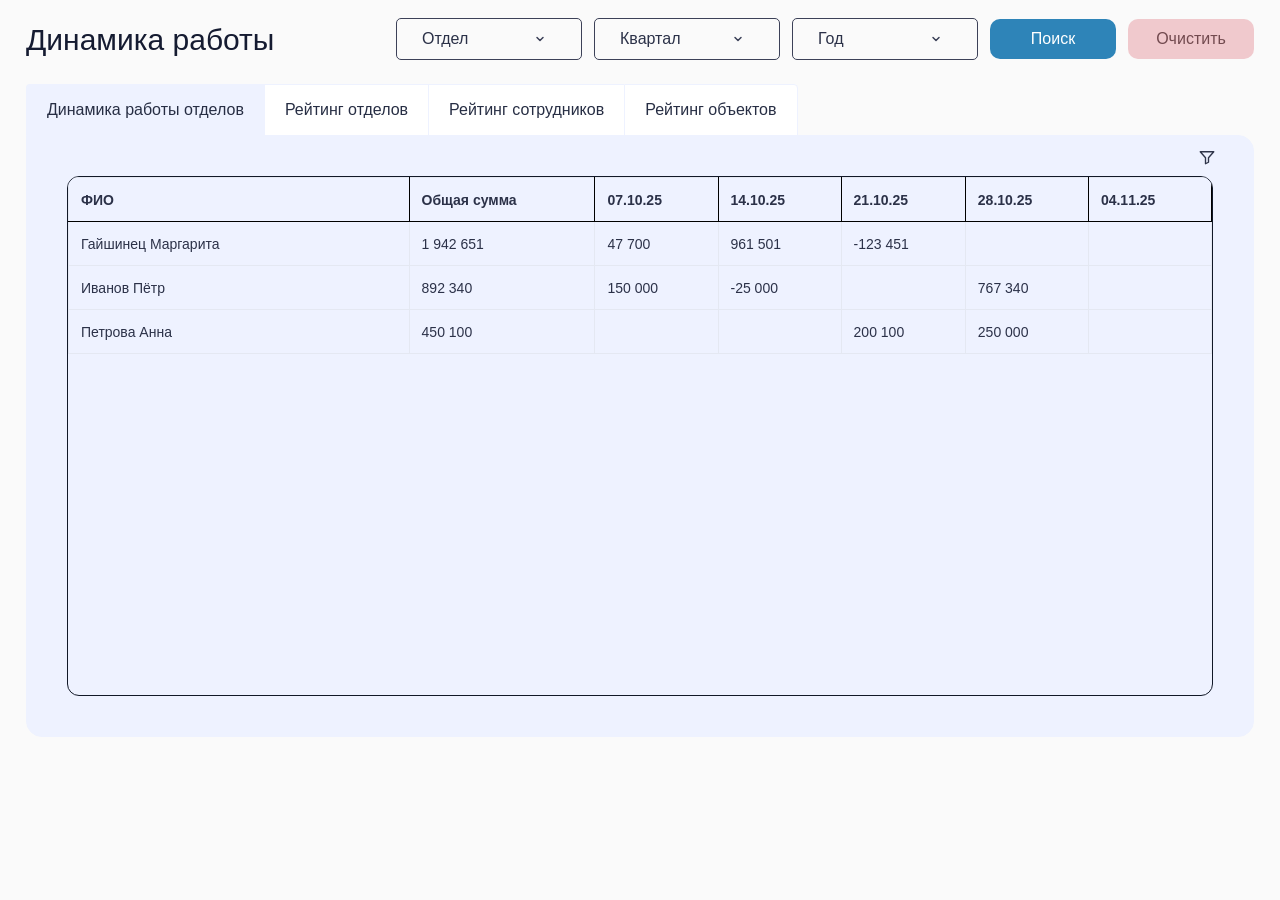
==== analytics/analytics.html @ a6414678 "first commit" ====
<!doctype html>
<html lang="ru">
  <head>
    <meta charset="UTF-8" />
    <meta name="viewport" content="width=device-width, initial-scale=1.0" />
    <title>Analytics Content Area</title>
    <link rel="stylesheet" href="analytics.css" />
  </head>
  <body>
    <main class="analytics-wrapper">
      <header class="analytics-header">
        <h1 class="analytics-title">Динамика работы</h1>
        <div class="analytics-filters" aria-label="Фильтры аналитики">
          <select id="departmentSelect" class="analytics-filter-control" aria-label="Отдел"></select>
          <select id="quarterSelect" class="analytics-filter-control" aria-label="Квартал"></select>
          <select id="yearSelect" class="analytics-filter-control" aria-label="Год"></select>
          <select id="dateFromSelect" class="analytics-filter-control is-hidden" aria-label="от дд.мм.гггг">
            <option disabled selected hidden>от дд.мм.гггг</option>
          </select>
          <select id="dateToSelect" class="analytics-filter-control is-hidden" aria-label="до дд.мм.гггг">
            <option disabled selected hidden>до дд.мм.гггг</option>
          </select>
          <button class="analytics-btn-search" type="button">Поиск</button>
          <button class="analytics-btn-reset" type="button">Очистить</button>
        </div>
      </header>

      <nav class="analytics-tabs" role="tablist" aria-label="Разделы аналитики">
        <button class="analytics-tab is-active" type="button" role="tab" aria-selected="true" data-tab="departments-dynamics">
            Динамика работы отделов
        </button>
        <button class="analytics-tab" type="button" role="tab" aria-selected="false" data-tab="departments-rating">
            Рейтинг отделов
        </button>
        <button class="analytics-tab" type="button" role="tab" aria-selected="false" data-tab="employees-rating">
            Рейтинг сотрудников
        </button>
        <button class="analytics-tab" type="button" role="tab" aria-selected="false" data-tab="objects-rating">
            Рейтинг объектов
        </button>
      </nav>

      <section class="analytics-container">
        <button
          class="analytics-filter-icon"
          type="button"
          aria-label="Фильтр (placeholder)"
          title="Фильтр"
        >
          <svg viewBox="0 0 24 24" aria-hidden="true" focusable="false">
            <path
              d="M3 5h18l-7 8v6l-4 2v-8L3 5z"
              fill="none"
              stroke="currentColor"
              stroke-width="1.8"
              stroke-linejoin="round"
            ></path>
          </svg>
        </button>
        <div class="analytics-floating-filter" id="analyticsFloatingFilter" data-active-panel="">
          <div class="analytics-filter-panel analytics-filter-panel-dynamics" data-panel="departments-dynamics">
            <select class="analytics-floating-select" id="analyticsFloatingEmployee" aria-label="Сотрудник">
              <option disabled selected hidden>Сотрудник</option>
            </select>
            <select class="analytics-floating-select" id="analyticsFloatingType" aria-label="Вид">
              <option disabled selected hidden>Вид</option>
            </select>
            <label class="analytics-floating-toggle">
              Показать тенденцию
              <input type="checkbox">
              <span class="toggle-slider"></span>
            </label>
            <button class="analytics-floating-search" type="button">Поиск</button>
          </div>
          <div class="analytics-filter-panel analytics-filter-panel-departments-rating" data-panel="departments-rating">
            <select class="analytics-floating-select" id="analyticsFloatingTypeRating" aria-label="Вид">
              <option disabled selected hidden>Вид</option>
            </select>
            <label class="analytics-floating-toggle">
              Новая формула
              <input type="checkbox">
              <span class="toggle-slider"></span>
            </label>
            <label class="analytics-floating-toggle">
              В настоящий момент
              <input type="checkbox">
              <span class="toggle-slider"></span>
            </label>
            <label class="analytics-floating-toggle">
              Годовой
              <input type="checkbox">
              <span class="toggle-slider"></span>
            </label>
            <button class="analytics-floating-search" type="button">Поиск</button>
          </div>
          <div class="analytics-filter-panel analytics-filter-panel-objects-rating" data-panel="objects-rating">
            <select class="analytics-floating-select" id="analyticsFloatingQuarterObjects" aria-label="Квартал">
              <option disabled selected hidden>Квартал</option>
            </select>
            <select class="analytics-floating-select" id="analyticsFloatingYearObjects" aria-label="Год">
              <option disabled selected hidden>Год</option>
            </select>
            <button class="analytics-floating-search" type="button">Поиск</button>
          </div>
        </div>
        <div class="analytics-tab-panel is-active" data-content="departments-dynamics" role="tabpanel">
          <div class="analytics-chart-placeholder">
<!--            <div class="analytics-table-header" aria-hidden="true">-->
<!--            </div>-->
            <div id="analytics-chart-container"></div>
          </div>
        </div>

        <div class="analytics-tab-panel" data-content="departments-rating" role="tabpanel" hidden>
          <div class="analytics-chart-placeholder">
            <div id="analytics-departments-rating-container" class="analytics-departments-rating-grid"></div>
          </div>
        </div>

        <div class="analytics-tab-panel" data-content="departments-table-rating" role="tabpanel" hidden>
          <div class="analytics-chart-placeholder">
            <div class="analytics-table-header" aria-hidden="true">
<!--              <span class="analytics-table-filter-mark">-->
<!--                <svg viewBox="0 0 24 24" aria-hidden="true" focusable="false">-->
<!--                  <path-->
<!--                    d="M3 5h18l-7 8v6l-4 2v-8L3 5z"-->
<!--                    fill="none"-->
<!--                    stroke="currentColor"-->
<!--                    stroke-width="1.8"-->
<!--                    stroke-linejoin="round"-->
<!--                  ></path>-->
<!--                </svg>-->
<!--              </span>-->
            </div>
          </div>
        </div>

        <div class="analytics-tab-panel" data-content="employees-rating" role="tabpanel" hidden>
<!--          <div class="analytics-chart-placeholder">-->
<!--          </div>-->
            <div id="analytics-employees-rating-container" class="analytics-employees-rating-layout"></div>
        </div>

        <div class="analytics-tab-panel" data-content="objects-rating" role="tabpanel" hidden>
          <div class="analytics-chart-placeholder">
            <div id="analytics-objects-rating-container"></div>
          </div>
        </div>
      </section>
    </main>

    <script src="filters-loader.js"></script>
    <script src="dynamics-table.js"></script>
    <script src="departments-rating-chart.js"></script>
    <script src="employees-rating.js"></script>
    <script src="objects-rating-table.js"></script>
    <script src="analytics.js"></script>
  </body>
</html>
---- analytics/analytics.css ----
:root {
  --bg-page: #fafafafa;
  --surface: #eef2ff;
  --tab-active: #eef2ff;
  --tab-inactive: #ffffff;
  --line: #eef2ff;
  --separator: #c6cedf;
  --text-main: #151b31;
  --blue: #2e84b8;
  --pink: #f0c9cd;
}

*,
*::before,
*::after {
  box-sizing: border-box;
}

body {
  margin: 0;
  padding: 18px 26px;
  font-family: "Segoe UI", Arial, sans-serif;
  background: var(--bg-page);
  color: var(--text-main);
}

.analytics-wrapper {
  width: 100%;
  max-width: 1250px;
  margin: 0 auto;
  background: transparent;
  border-radius: 14px;
  padding: 0;
}

.analytics-header {
  display: flex;
  align-items: center;
  justify-content: space-between;
  gap: 16px;
  margin-bottom: 24px;
}

.analytics-title {
  margin: 0;
  font-size: 30px;
  line-height: 1.1;
  font-weight: 500;
}

.analytics-filters {
  display: flex;
  gap: 12px;
  align-items: center;
}

.analytics-filter-control {
  min-width: 186px;
  height: 42px;
  border: 1px solid #3c4158;
  border-radius: 5px;
  background-color: #fafafa;
  padding: 0 40px 0 25px;
  font-size: 16px;
  color: #2b3148;
  line-height: 1.2;
  appearance: none;
  -webkit-appearance: none;
  -moz-appearance: none;
  background-image: url("data:image/svg+xml,%3Csvg xmlns='http://www.w3.org/2000/svg' width='12' height='12' viewBox='0 0 12 12' fill='none'%3E%3Cpath d='M3 4.5L6 7.5L9 4.5' stroke='%233C4158' stroke-width='1.5' stroke-linecap='round' stroke-linejoin='round'/%3E%3C/svg%3E");
  background-position: right 35px center;
  background-size: 12px 12px;
  background-repeat: no-repeat;
  cursor: pointer;
  transition: border-color 0.2s ease;
}


.analytics-filter-control:focus,
.analytics-filter-control:focus-visible {
  outline: none;
}

.is-hidden {
  display: none;
}

.analytics-btn-search,
.analytics-btn-reset {
  height: 40px;
  min-width: 126px;
  padding: 0 24px;
  border: none;
  border-radius: 10px;
  font-size: 16px;
  cursor: pointer;
}

.analytics-btn-search {
  background: var(--blue);
  color: #fff;
}

.analytics-btn-reset {
  background: var(--pink);
  color: #724a4f;
}

.analytics-tabs {
  display: flex;
  gap: 0;
  margin: 0 0 -1px;
  flex-wrap: nowrap;
  overflow-x: auto;
  scrollbar-width: thin;
}

.analytics-tab {
  padding: 16px 20px;
  font-size: 16px;
  border: 1px solid var(--line);
  border-right: 0;
  background: var(--tab-inactive);
  color: #272e44;
  white-space: nowrap;
  cursor: pointer;
}

.analytics-tab:first-child {
  border-top-left-radius: 4px;
}

.analytics-tab:last-child {
  border-right: 1px solid var(--line);
  border-top-right-radius: 4px;
}

.analytics-tab.is-active {
  background: var(--tab-active);
  border-bottom-color: transparent;
}

.analytics-tab:hover {
  background: #f8f9ff;
}

.analytics-container {
  position: relative;
  border: 1px solid var(--line);
  background: var(--surface);
  border-radius: 0 16px 16px 16px;
  padding: 40px;
}

.analytics-filter-icon {
  position: absolute;
  top: 10px;
  right: 35px;
  width: 22px;
  height: 22px;
  border: 0;
  border-radius: 5px;
  background: transparent;
  color: #2f354a;
  font-size: 18px;
  line-height: 1;
  padding: 0;
  display: inline-flex;
  align-items: center;
  justify-content: center;
  cursor: pointer;
}

.analytics-filter-icon svg {
  width: 18px;
  height: 18px;
}

.analytics-floating-filter {
  display: none;
  position: absolute;
  top: 38px;
  right: 35px;
  padding: 16px;
  background: #ffffff;
  border-radius: 12px;
  box-shadow: 0 8px 24px rgba(0, 0, 0, 0.08);
  width: auto;
  z-index: 99;
}

.analytics-floating-filter.is-open {
  display: block;
}

.analytics-filter-panel {
  display: none;
  flex-direction: row;
  flex-wrap: wrap;
  align-items: center;
  gap: 12px;
}

.analytics-floating-filter[data-active-panel="departments-dynamics"].is-open .analytics-filter-panel-dynamics {
  display: flex;
}

.analytics-floating-filter[data-active-panel="departments-rating"].is-open .analytics-filter-panel-departments-rating {
  display: flex;
}

.analytics-floating-filter[data-active-panel="objects-rating"].is-open .analytics-filter-panel-objects-rating {
  display: flex;
}

.analytics-floating-filter[data-active-panel="objects-rating"].is-open {
  padding: 16px 24px;
  border-radius: 16px;
  min-height: 76px;
}

.analytics-filter-panel-objects-rating {
  gap: 16px;
}

.analytics-floating-select {
  height: 40px;
  min-width: 140px;
  border: 1px solid #3c4158;
  border-radius: 10px;
  background-color: #fafafa;
  padding: 0 40px 0 18px;
  font-size: 16px;
  color: #2b3148;
  appearance: none;
  -webkit-appearance: none;
  -moz-appearance: none;
  background-image: url("data:image/svg+xml,%3Csvg xmlns='http://www.w3.org/2000/svg' width='12' height='12' viewBox='0 0 12 12' fill='none'%3E%3Cpath d='M3 4.5L6 7.5L9 4.5' stroke='%233C4158' stroke-width='1.5' stroke-linecap='round' stroke-linejoin='round'/%3E%3C/svg%3E");
  background-position: right 14px center;
  background-size: 12px 12px;
  background-repeat: no-repeat;
  cursor: pointer;
}

.analytics-floating-toggle {
  display: inline-flex;
  align-items: center;
  gap: 10px;
  font-size: 16px;
  color: #2b3148;
  cursor: pointer;
  user-select: none;
}

.analytics-floating-toggle input[type="checkbox"] {
  position: absolute;
  width: 1px;
  height: 1px;
  padding: 0;
  margin: -1px;
  overflow: hidden;
  clip: rect(0, 0, 0, 0);
  white-space: nowrap;
  border: 0;
}

.analytics-floating-toggle .toggle-slider {
  position: relative;
  width: 36px;
  height: 20px;
  background-color: #c6cedf;
  border-radius: 20px;
  transition: background-color 0.2s ease;
}

.analytics-floating-toggle .toggle-slider::after {
  content: "";
  position: absolute;
  top: 2px;
  left: 2px;
  width: 16px;
  height: 16px;
  background: #ffffff;
  border-radius: 50%;
  box-shadow: 0 1px 3px rgba(0, 0, 0, 0.2);
  transition: transform 0.2s ease;
}

.analytics-floating-toggle input[type="checkbox"]:checked + .toggle-slider {
  background-color: #2e84b8;
}

.analytics-floating-toggle input[type="checkbox"]:checked + .toggle-slider::after {
  transform: translateX(16px);
}

.analytics-floating-search {
  height: 40px;
  min-width: 100px;
  padding: 0 24px;
  border: none;
  border-radius: 10px;
  background: var(--blue);
  color: #fff;
  font-size: 16px;
  cursor: pointer;
}

.analytics-container-separator {
  border-top: 1px solid var(--separator);
  margin: 0 0 24px;
}

.analytics-chart-placeholder {
  height: 520px;
  border-radius: 12px;
  border: 1px solid #111827;
  background: #eef2ff;
  overflow: hidden;
}

.analytics-departments-rating-grid {
  width: 100%;
  height: 100%;
  overflow: auto;
  display: grid;
  grid-template-columns: repeat(4, minmax(0, 1fr));
  gap: 32px;
  padding: 20px;
  align-content: start;
}

.analytics-department-card {
  display: flex;
  flex-direction: column;
  align-items: center;
  gap: 14px;
}

.analytics-department-title {
  border: 1px solid #3c4158;
  border-radius: 10px;
  padding: 6px 14px;
  font-size: 14px;
  line-height: 1.2;
  color: #2b3148;
}

.analytics-donut-chart {
  width: 140px;
  height: 140px;
  display: block;
}

.analytics-donut-center-text {
  fill: #2b3148;
  font-size: 20px;
  font-weight: 700;
}

.analytics-employees-rating-layout {
  width: 100%;
  height: 100%;
  overflow: auto;
}

.analytics-employees-rating-layout-inner {
  display: grid;
  grid-template-columns: 657px 395px;
  gap: 32px;
  align-items: start;
  min-width: min-content;
}

.analytics-top3-column {
  display: grid;
  grid-template-columns: 1fr 1fr;
  grid-template-rows: auto auto auto;
  gap: 24px;
  width: 657px;
}

.analytics-current-user-card {
  grid-column: 1 / -1;
  width: 657px;
  box-sizing: border-box;
}

.analytics-top-card {
  position: relative;
  border-radius: 12px;
  min-height: 181px;
  padding: 14px;
  color: #ffffff;
  overflow: hidden;
}

.analytics-top-card-rank1 {
  height: 265px;
  grid-column: 1 / -1;
  min-height: 160px;
  width: 657px;
  border-radius: 16px;
  padding: 24px;
  background: linear-gradient(120deg, #c79133 0%, #e8c765 48%, #1f2d4a 49%, #101c34 100%);
}

.analytics-top-card-rank2 {
  background: linear-gradient(120deg, #5d6575 0%, #7d8594 100%);
}

.analytics-top-card-rank3 {
  background: linear-gradient(120deg, #8f4f27 0%, #c46b35 100%);
}

.analytics-top1-trophy {
  position: absolute;
  left: 16px;
  top: 18px;
  width: 48px;
  height: 48px;
  color: #ffffff;
  opacity: 0.95;
}

.analytics-top1-trophy svg {
  width: 100%;
  height: 100%;
}

.analytics-top1-counter {
  position: absolute;
  right: 14px;
  top: 16px;
  border-radius: 12px;
  background: rgba(21, 27, 49, 0.55);
  padding: 10px 14px;
  min-width: 130px;
}

.analytics-top1-counter-label {
  font-size: 14px;
  opacity: 0.92;
  margin-bottom: 6px;
}

.analytics-top1-counter-value {
  font-size: 40px;
  line-height: 1;
  font-weight: 700;
}

.analytics-top-card-person {
  position: absolute;
  left: 16px;
  bottom: 14px;
  display: flex;
  flex-direction: column;
  gap: 4px;
}

.analytics-employee-avatar {
  width: 54px;
  height: 54px;
  border-radius: 50%;
  display: inline-flex;
  align-items: center;
  justify-content: center;
  background: rgba(255, 255, 255, 0.2);
  color: #ffffff;
  font-size: 18px;
  font-weight: 700;
  margin-bottom: 4px;
  border: 2px solid rgba(255, 255, 255, 0.6);
}

.analytics-top-card-name {
  font-size: 30px;
  font-weight: 700;
  line-height: 1.1;
}

.analytics-top-card-role {
  font-size: 17px;
  opacity: 0.95;
}

.analytics-top-card-deals {
  font-size: 15px;
}

.analytics-current-user-card {
  border-radius: 10px;
  border: 1px solid #8db7cc;
  background: #f0f4fb;
  color: #1e2c44;
  padding: 12px 14px;
}

.analytics-current-user-name {
  font-size: 34px;
  font-weight: 700;
  margin-bottom: 6px;
}

.analytics-current-user-deals {
  font-size: 19px;
}

.analytics-ranking-list-column {
  width: 395px;
  min-width: 395px;
  display: flex;
  flex-direction: column;
  gap: 12px;
}

.analytics-ranking-list {
  max-height: 100%;
  overflow-y: auto;
  display: flex;
  flex-direction: column;
  gap: 12px;
  padding-right: 4px;
}

.analytics-ranking-item {
  height: 48px;
  border: 1px solid #2e84b8;
  border-radius: 10px;
  background: #edf4ff;
  color: #1f3653;
  display: flex;
  align-items: center;
  padding: 12px 18px;
  font-size: 20px;
  line-height: 1;
  white-space: nowrap;
}

.analytics-table-header {
  height: 28px;
  border-bottom: 1px solid #000000;
  display: flex;
  align-items: center;
  justify-content: flex-end;
  padding: 0 10px;
}

.analytics-table-filter-mark {
  width: 16px;
  height: 16px;
  color: #2f354a;
  display: inline-flex;
  align-items: center;
  justify-content: center;
}

.analytics-table-filter-mark svg {
  width: 16px;
  height: 16px;
}

#analytics-chart-container {
  width: 100%;
  height: calc(100% - 28px);
  overflow: hidden;
}

#analytics-objects-rating-container {
  width: 100%;
  height: 100%;
  overflow: hidden;
}

.analytics-objects-table-scroll {
  width: 100%;
  height: 100%;
  overflow-y: auto;
}

.analytics-objects-table {
  width: 100%;
  border-collapse: collapse;
  font-size: 14px;
  color: #2b3148;
}

.analytics-objects-table th,
.analytics-objects-table td {
  padding: 8px 12px;
  height: 44px;
  border: 1px solid #e4e8f2;
}

.analytics-objects-table thead th {
  position: sticky;
  top: 0;
  z-index: 2;
  background: #eef2ff;
  font-weight: 600;
  border-bottom: 1px solid #000000;
  border-right: 1px solid #000000;
}

.analytics-objects-table .col-rank {
  text-align: center;
}

.analytics-objects-table .col-name {
  text-align: left;
}

.analytics-objects-table .col-deals {
  text-align: right;
}

.analytics-dynamics-scroll {
  width: 100%;
  height: 100%;
  overflow: auto;
}

.analytics-dynamics-table {
  width: 100%;
  min-width: max-content;
  border-collapse: collapse;
  font-size: 14px;
  color: #2b3148;
}

.analytics-dynamics-th,
.analytics-dynamics-td {
  padding: 8px 12px;
  height: 44px;
  border: 1px solid #e4e8f2;
  text-align: left;
  white-space: nowrap;
}

.analytics-dynamics-value {
  display: inline-flex;
  align-items: center;
  gap: 6px;
}

.analytics-dynamics-value.is-positive {
  color: #2e84b8;
}

.analytics-dynamics-value.is-negative {
  color: #d36a6a;
}

.analytics-dynamics-arrow {
  font-size: 10px;
  line-height: 1;
}

.analytics-dynamics-table thead th {
  position: sticky;
  top: 0;
  z-index: 2;
  background: #eef2ff;
  font-weight: 600;
  border-bottom: 1px solid black;
  border-right: 1px solid black;
}

.analytics-dynamics-table th:first-child,
.analytics-dynamics-table td:first-child {
  position: sticky;
  left: 0;
  z-index: 3;
  background: #eef2ff;
  min-width: 220px;
}

.analytics-dynamics-table th:nth-child(2),
.analytics-dynamics-table td:nth-child(2) {
  position: sticky;
  left: 220px;
  z-index: 3;
  background: #eef2ff;
  min-width: 120px;
  box-shadow: 2px 0 4px -2px rgba(0, 0, 0, 0.06);
}

.analytics-dynamics-table thead th:first-child,
.analytics-dynamics-table thead th:nth-child(2) {
  z-index: 4;
}

.analytics-dynamics-tbody td:first-child,
.analytics-dynamics-tbody td:nth-child(2) {
  z-index: 1;
}

.analytics-dynamics-tbody tr:nth-child(even) td:first-child,
.analytics-dynamics-tbody tr:nth-child(even) td:nth-child(2) {
  background: #e8ecf6;
}

.analytics-dynamics-tbody tr:hover td:first-child,
.analytics-dynamics-tbody tr:hover td:nth-child(2) {
  background: #e0e6f4;
}

.analytics-tab-panel[hidden] {
  display: none;
}

@media (max-width: 1024px) {
  .analytics-title {
    font-size: 36px;
  }

  .analytics-filter-control {
    min-width: 160px;
  }

  .analytics-tab {
    padding: 12px 15px;
  }

  .analytics-chart-placeholder {
    height: 470px;
  }

  .analytics-departments-rating-grid {
    grid-template-columns: repeat(2, minmax(0, 1fr));
  }

  .analytics-employees-rating-layout-inner {
    grid-template-columns: 1fr;
  }

  .analytics-ranking-list-column {
    width: 100%;
  }

  .analytics-top-card-rank1 {
    max-width: none;
  }

  .analytics-ranking-list {
    max-height: 220px;
  }

  .analytics-top-card-name {
    font-size: 24px;
  }

  .analytics-current-user-name {
    font-size: 28px;
  }

  .analytics-ranking-item {
    font-size: 22px;
  }
}

@media (max-width: 768px) {
  body {
    padding: 14px;
  }

  .analytics-title {
    font-size: 30px;
  }

  .analytics-header {
    flex-direction: column;
    align-items: flex-start;
  }

  .analytics-filters {
    gap: 12px;
    overflow-x: auto;
    padding-bottom: 4px;
    width: 100%;
  }

  .analytics-filter-control {
    min-width: 150px;
  }

  .analytics-tab {
    font-size: 15px;
    padding: 10px 12px;
  }

  .analytics-tabs {
    flex-wrap: wrap;
  }

  .analytics-container {
    padding: 16px;
  }

  .analytics-chart-placeholder {
    height: 360px;
  }

  .analytics-departments-rating-grid {
    grid-template-columns: minmax(0, 1fr);
    padding: 14px;
  }

  .analytics-employees-rating-layout {
    padding: 10px;
  }

  .analytics-top3-column {
    grid-template-columns: 1fr;
  }

  .analytics-current-user-card {
    grid-column: 1 / -1;
  }

  .analytics-top-card-name {
    font-size: 20px;
  }

  .analytics-current-user-name {
    font-size: 22px;
  }

  .analytics-ranking-item {
    font-size: 16px;
  }
}
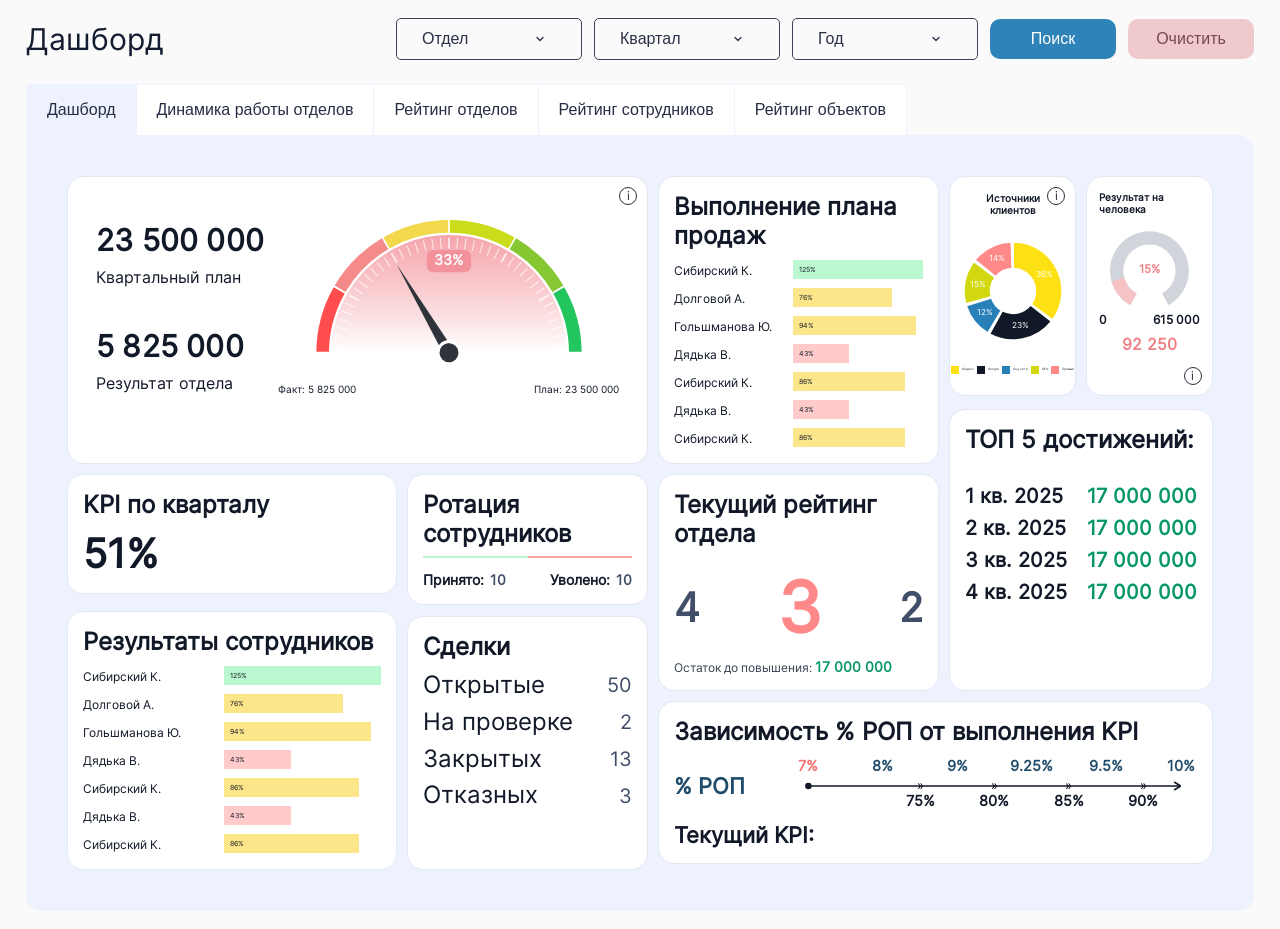
==== commit c0782115: "add dashboard" ====
--- a/analytics/analytics.html
+++ b/analytics/analytics.html
@@ -7,8 +7,8 @@
     <link rel="stylesheet" href="analytics.css" />
   </head>
   <body>
-    <main class="analytics-wrapper">
-      <header class="analytics-header">
+    <div class="analytics-wrapper">
+      <div class="analytics-header">
         <h1 class="analytics-title">Динамика работы</h1>
         <div class="analytics-filters" aria-label="Фильтры аналитики">
           <select id="departmentSelect" class="analytics-filter-control" aria-label="Отдел"></select>
@@ -23,10 +23,13 @@
           <button class="analytics-btn-search" type="button">Поиск</button>
           <button class="analytics-btn-reset" type="button">Очистить</button>
         </div>
-      </header>
+      </div>
 
       <nav class="analytics-tabs" role="tablist" aria-label="Разделы аналитики">
-        <button class="analytics-tab is-active" type="button" role="tab" aria-selected="true" data-tab="departments-dynamics">
+        <button class="analytics-tab is-active" type="button" role="tab" aria-selected="true" data-tab="dashboard">
+            Дашборд
+        </button>
+        <button class="analytics-tab" type="button" role="tab" aria-selected="false" data-tab="departments-dynamics">
             Динамика работы отделов
         </button>
         <button class="analytics-tab" type="button" role="tab" aria-selected="false" data-tab="departments-rating">
@@ -103,7 +106,10 @@
             <button class="analytics-floating-search" type="button">Поиск</button>
           </div>
         </div>
-        <div class="analytics-tab-panel is-active" data-content="departments-dynamics" role="tabpanel">
+        <div class="analytics-tab-panel is-active" data-content="dashboard" role="tabpanel">
+          <div class="analytics-dashboard-grid" id="analytics-dashboard-container"></div>
+        </div>
+        <div class="analytics-tab-panel" data-content="departments-dynamics" role="tabpanel" hidden>
           <div class="analytics-chart-placeholder">
 <!--            <div class="analytics-table-header" aria-hidden="true">-->
 <!--            </div>-->
@@ -113,7 +119,7 @@
 
         <div class="analytics-tab-panel" data-content="departments-rating" role="tabpanel" hidden>
           <div class="analytics-chart-placeholder">
-            <div id="analytics-departments-rating-container" class="analytics-departments-rating-grid"></div>
+            <div id="analytics-departments-rating-container" class="analytics-departments-rating-root"></div>
           </div>
         </div>
 
@@ -147,9 +153,10 @@
           </div>
         </div>
       </section>
-    </main>
+    </div>
 
     <script src="filters-loader.js"></script>
+    <script src="dashboard.js"></script>
     <script src="dynamics-table.js"></script>
     <script src="departments-rating-chart.js"></script>
     <script src="employees-rating.js"></script>
--- a/analytics/analytics.css
+++ b/analytics/analytics.css
@@ -15,13 +15,21 @@
 *::after {
   box-sizing: border-box;
 }
+@font-face {
+  font-family: 'Inter-Regular';
+  font-style: normal;
+  font-weight: normal;
+  src: local('Inter-Regular'), url(/assets/fonts/Inter/Inter-Regular.woff) format('woff'), url(/assets/fonts/Inter/Inter-Regular.otf) format('otf');
+}
 
 body {
   margin: 0;
   padding: 18px 26px;
-  font-family: "Segoe UI", Arial, sans-serif;
   background: var(--bg-page);
   color: var(--text-main);
+  font-family: 'Inter-Regular';
+  font-size: 16px;
+  -webkit-font-smoothing: antialiased;
 }
 
 .analytics-wrapper {
@@ -176,6 +184,24 @@
   height: 18px;
 }
 
+.analytics-wrapper[data-active-tab="dashboard"] .analytics-filter-icon {
+  display: none;
+}
+
+.analytics-wrapper[data-active-tab="employees-rating"] .analytics-filter-icon {
+  display: none;
+}
+
+.analytics-wrapper[data-active-tab="departments-rating"] .analytics-container {
+  border: none;
+}
+
+.analytics-wrapper[data-active-tab="departments-rating"]
+  .analytics-tab-panel[data-content="departments-rating"]
+  .analytics-chart-placeholder {
+  border: none;
+}
+
 .analytics-floating-filter {
   display: none;
   position: absolute;
@@ -312,19 +338,707 @@
 }
 
 .analytics-chart-placeholder {
-  height: 520px;
+  /*height: 520px;*/
   border-radius: 12px;
   border: 1px solid #111827;
   background: #eef2ff;
   overflow: hidden;
 }
 
+.analytics-dashboard-grid {
+  display: grid;
+  grid-template-columns: 300fr 220fr 256fr 240fr;
+  gap: 10px;
+  width: 100%;
+  height: auto;
+  align-items: stretch;
+}
+
+/* Верхний ряд: 4-я колонка — два блока рядом (как в Figma) */
+.analytics-dashboard-top-col4 {
+  grid-column: 4;
+  grid-row: 1;
+  display: grid;
+  grid-template-columns: 1fr 1fr;
+  gap: 10px;
+  min-width: 0;
+  align-items: stretch;
+}
+
+.analytics-dashboard-top-col4 > .analytics-dashboard-card {
+  min-width: 0;
+  width: 100%;
+  height: 220px;
+}
+
+.analytics-dashboard-card-plan {
+  grid-column: 1 / 3;
+  grid-row: 1;
+}
+
+.analytics-dashboard-card-sales {
+  grid-column: 3;
+  grid-row: 1;
+}
+
+.analytics-dashboard-card-kpi {
+  grid-column: 1;
+  grid-row: 2;
+  align-self: start;
+}
+
+.analytics-dashboard-card-rotation {
+  grid-column: 2;
+  grid-row: 2;
+  align-self: start;
+}
+
+.analytics-dashboard-card-rotation .analytics-dashboard-title {
+  padding-bottom: 10px;
+  margin-bottom: 14px;
+  border-bottom: none;
+  position: relative;
+}
+
+.analytics-dashboard-card-rotation .analytics-dashboard-title::after {
+  content: "";
+  position: absolute;
+  left: 0;
+  bottom: 0;
+  width: 100%;
+  height: 2px;
+  background: linear-gradient(
+          to right,
+          #BBF7D0 0%,
+          #BBF7D0 50%,
+          #FCA5A5 50%,
+          #FCA5A5 100%
+  );
+}
+
+
+.analytics-dashboard-card-dept-rating .analytics-dashboard-kvlist {
+  display: flex;
+  justify-content: space-between;
+  align-items: center;
+  margin: 18px 0 8px;
+}
+
+.analytics-dashboard-card-dept-rating .analytics-dashboard-kvrow {
+  flex-direction: column;
+  align-items: center;
+  gap: 6px;
+}
+
+.analytics-dashboard-card-dept-rating .analytics-dashboard-kvlabel {
+  display: none;
+}
+
+.analytics-dashboard-card-dept-rating .analytics-dashboard-kvvalue {
+  font-size: 48px;
+  font-weight: 700;
+  color: #9CA3AF;
+}
+
+.analytics-dashboard-card-dept-rating .analytics-dashboard-kvrow:nth-child(2)
+.analytics-dashboard-kvvalue {
+  color: #F87171;
+}
+
+.analytics-dashboard-card-dept-rating .analytics-dashboard-kvvalue {
+  font-size: 40px;
+  font-weight: 700;
+  color: #95a7cd;
+}
+
+/* центральное число (Лучший) */
+.analytics-dashboard-card-dept-rating
+.analytics-dashboard-kvrow:nth-child(2)
+.analytics-dashboard-kvvalue {
+  font-size: 70px;
+  color: #FF8888;
+}
+
+.analytics-dashboard-card-dept-rating {
+  grid-column: 3;
+  grid-row: 2;
+}
+
+.analytics-dashboard-card-top5 {
+  grid-column: 4;
+  grid-row: 2;
+}
+
+.analytics-dashboard-card-deals {
+  grid-column: 2;
+  grid-row: 3;
+  margin-top: -85px;
+}
+
+.analytics-dashboard-card-dependence {
+  grid-column: 3 / 5;
+  grid-row: 3;
+  align-self: start;
+}
+/* заголовок */
+.analytics-dashboard-card-top5 .analytics-dashboard-title {
+  font-size: 24px;
+}
+
+/* строки списка */
+.analytics-dashboard-card-top5 .analytics-dashboard-kvrow {
+  font-size: 20px;
+}
+
+.analytics-dashboard-card-top5 .analytics-dashboard-kvvalue.is-strong {
+  color: #059669;
+}
+.analytics-dashboard-card {
+  background: #ffffff;
+  border: 1px solid #e4e8f2;
+  border-radius: 16px;
+  padding: 15px;
+  min-height: 120px;
+  position: relative;
+}
+
+.analytics-dashboard-card.analytics-dashboard-card-kpi {
+  min-height: 30px;
+}
+
+.analytics-dashboard-card.analytics-dashboard-card-rotation {
+  min-height: 110px;
+}
+
+.analytics-dashboard-card.analytics-dashboard-card-dept-rating {
+  min-height: 30px;
+}
+
+.analytics-dashboard-card.analytics-dashboard-card-top5 {
+  min-height: 36px;
+  margin-top: -65px;
+}
+
+.analytics-dashboard-card.analytics-dashboard-card-employee-results {
+  min-height: 231px;
+}
+
+.analytics-dashboard-card.analytics-dashboard-card-deals {
+  min-height: 231px;
+}
+
+.analytics-dashboard-card.analytics-dashboard-card-dependence {
+  min-height: 107px;
+}
+
+.analytics-dashboard-card-plan {
+  padding: 26px 28px;
+  width: auto;
+  height: auto;
+}
+
+.analytics-departments-rating-root {
+  display: grid;
+  grid-template-columns: repeat(2, 1fr);
+  gap: 40px;
+  justify-items: center;
+}
+
+.analytics-dashboard-info {
+  position: absolute;
+  top: 10px;
+  right: 10px;
+  width: 18px;
+  height: 18px;
+  border-radius: 50%;
+  border: 1px solid #111827;
+  color: #111827;
+  display: inline-flex;
+  align-items: center;
+  justify-content: center;
+  font-size: 12px;
+  line-height: 1;
+  opacity: 0.9;
+}
+
+.analytics-dashboard-plan-grid {
+  display: grid;
+  grid-template-columns: 0.85fr minmax(200px, 360px);
+  gap: 14px;
+  align-items: stretch;
+}
+
+.analytics-dashboard-plan-value {
+  font-size: 30px;
+  font-weight: 700;
+  color: #111827;
+  line-height: 1;
+  letter-spacing: 0.2px;
+  white-space: nowrap;
+}
+
+.analytics-dashboard-plan-label {
+  font-size: 16px;
+  color: #111827;
+  margin: 12px 0 22px;
+  white-space: nowrap;
+}
+
+.analytics-dashboard-plan-left {
+  display: flex;
+  flex-direction: column;
+  justify-content: space-around;
+  align-self: stretch;
+  min-height: 100%;
+}
+
+.analytics-dashboard-plan-left .analytics-dashboard-plan-label {
+  margin: 12px 0 0;
+}
+
+.analytics-dashboard-plan-value-secondary {
+  margin-top: 0;
+}
+
+
+.analytics-dashboard-gauge-text {
+  fill: #ffffff;
+  font-size: 9px;
+  font-weight: 700;
+}
+
+.analytics-dashboard-plan-foot {
+  display: flex;
+  justify-content: space-between;
+  gap: 16px;
+  margin-top: 8px;
+  padding-top: 2px;
+  font-size: 10px;
+  color: #111827;
+  width: 100%;
+  flex-shrink: 0;
+  align-self: stretch;
+}
+
+.analytics-dashboard-plan-foot-item {
+  white-space: nowrap;
+}
+.analytics-dashboard-title {
+  font-weight: 600;
+  font-size: 24px;
+  color: #111827;
+  margin-bottom: 10px;
+}
+
+.analytics-dashboard-big {
+  font-size: 28px;
+  font-weight: 700;
+  color: #111827;
+  line-height: 1.1;
+}
+
+.analytics-dashboard-big-secondary {
+  margin-top: 10px;
+}
+
+.analytics-dashboard-sub {
+  font-size: 12px;
+  color: #374151;
+  margin-top: 4px;
+}
+.analytics-dashboard-sub strong {
+  font-size: 14px;
+  color: #059669;
+  font-weight: 700;
+}
+.analytics-dashboard-plan-right {
+  width: 100%;
+  max-width: 360px;
+  justify-self: center;
+  display: flex;
+  flex-direction: column;
+  align-self: stretch;
+  align-items: stretch;
+  min-height: 0;
+  margin-bottom: 20px;
+}
+
+.analytics-dashboard-plan-chart-wrap {
+  flex: 1;
+  display: flex;
+  align-items: center;
+  justify-content: center;
+  min-height: 0;
+}
+
+.analytics-dashboard-gauge {
+  margin-top: 0;
+  display: block;
+  width: min(100%, 300px);
+  max-width: 300px;
+  height: auto;
+  aspect-ratio: 450 / 255;
+  flex-shrink: 0;
+}
+
+.analytics-dashboard-bars {
+  display: flex;
+  flex-direction: column;
+  gap: 8px;
+}
+
+.analytics-dashboard-bar-row {
+  display: grid;
+  grid-template-columns: 1fr 1.2fr;
+  gap: 10px;
+  align-items: center;
+}
+
+.analytics-dashboard-bar-name {
+  font-size: 12px;
+  color: #111827;
+  white-space: nowrap;
+  overflow: hidden;
+  text-overflow: ellipsis;
+}
+
+.analytics-dashboard-bar {
+  height: 20px;
+  overflow: hidden;
+}
+
+.analytics-dashboard-bar-fill {
+  box-sizing: border-box;
+  height: 95%;
+  display: flex;
+  align-items: center;
+  justify-content: flex-start;
+  padding-left: 6px;
+  min-width: 0;
+  overflow: hidden;
+}
+
+.analytics-dashboard-bar-pct {
+  font-size: 7px;
+  font-weight: 500;
+  color: #111827;
+  line-height: 1;
+  white-space: nowrap;
+}
+
+.analytics-dashboard-sources {
+  display: flex;
+  flex-direction: column;
+  align-items: center;
+  width: 100%;
+}
+
+.analytics-dashboard-sources-donut {
+  display: block;
+  width: 130px;
+  height: 150px;
+  flex-shrink: 0;
+}
+
+.analytics-dashboard-sources-segment-pct {
+  fill: #ffffff;
+  font-size: 9px;
+  font-weight: 500;
+  pointer-events: none;
+}
+
+.analytics-dashboard-card-sources .analytics-dashboard-title {
+  text-align: center;
+  width: 100%;
+  margin-bottom: 0;
+  font-size: 10px;
+  font-weight: 600;
+}
+
+.analytics-dashboard-kvlist {
+  display: grid;
+  gap: 8px;
+}
+
+.analytics-dashboard-kvrow {
+  display: flex;
+  justify-content: space-between;
+  gap: 10px;
+  align-items: center;
+  font-size: 14px;
+  line-height: 1.2;
+  flex-wrap: nowrap;
+}
+
+.analytics-dashboard-kvlabel {
+  color: #111827;
+  white-space: nowrap;
+  font-weight: 600;
+}
+
+.analytics-dashboard-card-employee-results {
+  grid-column: 1;
+  grid-row: 3;
+  margin-top: -90px;
+}
+
+.analytics-dashboard-kvvalue {
+  color: #6b7280;
+  white-space: nowrap;
+  text-align: right;
+}
+
+.analytics-dashboard-kvvalue.is-strong {
+  color: #414e68;
+  font-weight: 700;
+}
+
+.analytics-dashboard-line {
+  width: 100%;
+  height: 84px;
+}
+
+.analytics-dashboard-sources-legend {
+  display: flex;
+  flex-wrap: nowrap;
+  justify-content: center;
+  align-items: center;
+  gap: 3px;
+  width: 100%;
+  white-space: nowrap;
+}
+
+.analytics-dashboard-legend-item {
+  display: inline-flex;
+  flex-direction: row;
+  align-items: center;
+  gap: 3px;
+  font-size: 3px;
+  color: #111827;
+  line-height: 1.2;
+  flex-shrink: 0;
+}
+
+.analytics-dashboard-legend-swatch {
+  width: 8px;
+  height: 8px;
+  border-radius: 0;
+  flex-shrink: 0;
+}
+
+.analytics-dashboard-legend-label {
+  font-weight: 400;
+  white-space: nowrap;
+}
+
+
+.analytics-dashboard-donut {
+  display: block;
+}
+
+.analytics-dashboard-donut-text {
+  fill: #e97a7a;
+  font-size: 18px;
+  font-weight: 700;
+}
+
+.analytics-dashboard-amount {
+  margin-top: 6px;
+  font-size: 16px;
+  font-weight: 700;
+  color: #f08085;
+  text-align: center;
+  line-height: 1;
+}
+
+.analytics-dashboard-card-per-person {
+  padding: 14px 12px 12px;
+}
+
+.analytics-dashboard-card-per-person .analytics-dashboard-title {
+  margin-bottom: 8px;
+  text-align: left;
+  font-size: 10px;
+  line-height: 1.2;
+}
+
+.analytics-dashboard-card-per-person .analytics-dashboard-info {
+  top: auto;
+  bottom: 10px;
+  right: 10px;
+}
+
+.analytics-dashboard-perperson-wrap {
+  display: flex;
+  flex-direction: column;
+  align-items: center;
+  gap: 4px;
+  width: 100%;
+}
+
+.analytics-dashboard-perperson-chart {
+  display: block;
+  width: min(100%, 310px);
+  height: auto;
+}
+
+.analytics-dashboard-perperson-pct {
+  fill: #f08085;
+  font-size: 25px;
+  font-weight: 700;
+}
+
+.analytics-dashboard-perperson-scale {
+  width: min(100%, 310px);
+  display: flex;
+  justify-content: space-between;
+  align-items: center;
+  color: #111827;
+  font-size: 12px;
+  font-weight: 600;
+  line-height: 1;
+}
+
+.analytics-dashboard-kpi {
+  font-size: 40px;
+  font-weight: 700;
+  color: #111827;
+}
+
+.analytics-dashboard-card-rotation .analytics-dashboard-kvlist {
+  display: flex;
+  justify-content: space-between;
+  align-items: center;
+}
+
+.analytics-dashboard-card-rotation .analytics-dashboard-kvrow {
+  display: flex;
+  gap: 6px;
+}
+@media (max-width: 1024px) {
+  .analytics-dashboard-grid {
+    grid-template-columns: 1fr 1fr;
+  }
+
+  .analytics-dashboard-top-col4 {
+    grid-template-columns: 1fr 1fr;
+  }
+
+  .analytics-dashboard-card-plan,
+  .analytics-dashboard-card-sales,
+  .analytics-dashboard-top-col4,
+  .analytics-dashboard-card-kpi,
+  .analytics-dashboard-card-rotation,
+  .analytics-dashboard-card-dept-rating,
+  .analytics-dashboard-card-top5,
+  .analytics-dashboard-card-deals,
+  .analytics-dashboard-card-employee-results,
+  .analytics-dashboard-card-dependence {
+    grid-column: auto;
+    grid-row: auto;
+  }
+}
+
+@media (max-width: 768px) {
+  .analytics-dashboard-grid {
+    grid-template-columns: 1fr;
+  }
+
+  .analytics-dashboard-top-col4 {
+    grid-template-columns: 1fr;
+  }
+}
+
+.analytics-tab-panel[data-content="departments-dynamics"] .analytics-chart-placeholder,
+.analytics-tab-panel[data-content="objects-rating"] .analytics-chart-placeholder {
+  height: auto;
+  /*min-height: 260px;*/
+}
+
+.analytics-dashboard-dependence {
+  display: flex;
+  flex-direction: column;
+  gap: 6px;
+}
+
+.analytics-dashboard-dependence-row {
+  display: flex;
+  align-items: center;
+  gap: 12px;
+}
+
+.dep-label {
+  font-size: 22px;
+  font-weight: 600;
+  color: #1f4c6b;
+  min-width: 90px;
+}
+
+.dep-axis {
+  width: 100%;
+  height: 60px;
+}
+
+.dep-rop {
+  font-size: 18px;
+  fill: #1f4c6b;
+  font-weight: 600;
+}
+
+.dep-rop.current {
+  fill: #f87171;
+}
+
+.dep-kpi {
+  font-size: 18px;
+  fill: #111827;
+  font-weight: 600;
+}
+
+.dep-kpi-label {
+  font-size: 22px;
+  font-weight: 600;
+  color: #111827;
+}
+
+
+.analytics-dashboard-card-deals .analytics-dashboard-kvlabel {
+  font-size: 24px;
+  font-weight: 500 !important;
+}
+
+.analytics-dashboard-card-deals .analytics-dashboard-kvvalue.is-strong {
+  font-size: 20px;
+  font-weight: 500 !important;
+}
+
+
+.analytics-dashboard-card-top5 .analytics-dashboard-kvlist{
+  margin-top: 30px;
+}
+
+.analytics-tab-panel[data-content="objects-rating"]
+.analytics-chart-placeholder {
+  width: 500px;
+  margin-left: 0;
+}
+
+.analytics-tab-panel[data-content="objects-rating"]
+.analytics-objects-table-scroll {
+  width: 100%;
+}
+
+.analytics-tab-panel[data-content="objects-rating"] {
+  display: block;
+}
+
+
 .analytics-departments-rating-grid {
   width: 100%;
   height: 100%;
   overflow: auto;
   display: grid;
-  grid-template-columns: repeat(4, minmax(0, 1fr));
+  grid-template-columns: repeat(2, minmax(0, 1fr));
   gap: 32px;
   padding: 20px;
   align-content: start;
@@ -334,7 +1048,7 @@
   display: flex;
   flex-direction: column;
   align-items: center;
-  gap: 14px;
+  gap: 12px;
 }
 
 .analytics-department-title {
@@ -344,18 +1058,68 @@
   font-size: 14px;
   line-height: 1.2;
   color: #2b3148;
-}
-
-.analytics-donut-chart {
-  width: 140px;
-  height: 140px;
+  font-weight: bold;
+}
+
+.analytics-department-chart-wrap {
+  position: relative;
+  width: 360px;
+  height: 300px;
+}
+
+.analytics-segment-chart {
+  width: 100%;
+  height: 100%;
   display: block;
 }
 
-.analytics-donut-center-text {
-  fill: #2b3148;
+.analytics-segment-badge {
+  position: absolute;
+  width: 64px;
+  height: 64px;
+  border-radius: 50%;
+  display: inline-flex;
+  align-items: center;
+  justify-content: center;
   font-size: 20px;
   font-weight: 700;
+  color: #111827;
+  box-shadow: 0 0 0 4px #eef2ff;
+}
+
+.analytics-segment-badge-success {
+  left: 58px;
+  top: 58px;
+  background: #fca5a5;
+}
+
+.analytics-segment-badge-fail {
+  right: 62px;
+  bottom: 40px;
+  background: #6aee97;
+}
+
+.analytics-segment-callout {
+  position: absolute;
+  padding: 10px 14px;
+  border-radius: 12px;
+  background: #EEF2FF;
+  color: #2a344b;
+  font-size: 14px;
+  box-shadow:
+          0 4px 10px rgba(0, 0, 0, 0.25),
+          4px 0 10px rgba(0, 0, 0, 0.25);
+  white-space: nowrap;
+}
+
+.analytics-segment-callout-success {
+  left: -90px;
+  top: 130px;
+}
+
+.analytics-segment-callout-fail {
+  right: -100px;
+  bottom: -2px;
 }
 
 .analytics-employees-rating-layout {
@@ -375,9 +1139,23 @@
 .analytics-top3-column {
   display: grid;
   grid-template-columns: 1fr 1fr;
-  grid-template-rows: auto auto auto;
+  grid-template-areas:
+    "rank1 rank1"
+    "rank2 rank3";
   gap: 24px;
   width: 657px;
+}
+
+.analytics-top-card-rank1 {
+  grid-area: rank1;
+}
+
+.analytics-top-card-rank2 {
+  grid-area: rank2;
+}
+
+.analytics-top-card-rank3 {
+  grid-area: rank3;
 }
 
 .analytics-current-user-card {
@@ -394,15 +1172,65 @@
   color: #ffffff;
   overflow: hidden;
 }
-
 .analytics-top-card-rank1 {
-  height: 265px;
-  grid-column: 1 / -1;
-  min-height: 160px;
+  position: relative;
+  height: 270px;
   width: 657px;
   border-radius: 16px;
   padding: 24px;
-  background: linear-gradient(120deg, #c79133 0%, #e8c765 48%, #1f2d4a 49%, #101c34 100%);
+  overflow: hidden;
+  color: #fff;
+  background: transparent;
+}
+
+.analytics-top-card-rank1 {
+  position: relative;
+  height: 265px;
+  width: 657px;
+  border-radius: 16px;
+  padding: 24px;
+  overflow: hidden;
+  color: #fff;
+
+  background-image: url('/assets/img/bgs/gold_bg_employee.jpg');
+  background-size: cover;
+  background-position: left center;
+}
+
+.analytics-top-card-rank1::after {
+  content: "";
+  position: absolute;
+  inset: 0;
+
+  background: linear-gradient(rgb(10 20 45 / 26%), rgb(10 20 45 / 68%)), url(/assets/img/bgs/blue_bg_employee.png);
+  background-size: cover;
+  background-position: center right;
+
+  clip-path: polygon(
+          78% 0,
+          100% 0,
+          100% 100%,
+          45% 100%
+  );
+
+  z-index: 0;
+}
+
+.analytics-top-card-rank1 > * {
+  position: relative;
+  z-index: 1;
+}
+
+.analytics-top1-trophy img {
+  width: 117px;
+  height: 117px;
+}
+
+
+.analytics-employee-avatar img {
+  width: 100%;
+  height: 100%;
+  object-fit: cover;
 }
 
 .analytics-top-card-rank2 {
@@ -414,13 +1242,11 @@
 }
 
 .analytics-top1-trophy {
-  position: absolute;
-  left: 16px;
-  top: 18px;
-  width: 48px;
-  height: 48px;
+  width: 117px;
+  height: 117px;
   color: #ffffff;
   opacity: 0.95;
+  margin-bottom: 10px;
 }
 
 .analytics-top1-trophy svg {
@@ -430,38 +1256,47 @@
 
 .analytics-top1-counter {
   position: absolute;
-  right: 14px;
-  top: 16px;
-  border-radius: 12px;
-  background: rgba(21, 27, 49, 0.55);
-  padding: 10px 14px;
-  min-width: 130px;
+  right: 75px;
+  top: 55px;
+  border-radius: 10px;
+  background: #52527180;
+  backdrop-filter: blur(8px);
+  padding: 16px 20px;
+  min-width: 197px;
+  height: 126px;
 }
 
 .analytics-top1-counter-label {
-  font-size: 14px;
+  font-size: 24px;
   opacity: 0.92;
   margin-bottom: 6px;
 }
 
 .analytics-top1-counter-value {
-  font-size: 40px;
   line-height: 1;
   font-weight: 700;
+  font-size: 40px;
 }
 
 .analytics-top-card-person {
   position: absolute;
-  left: 16px;
-  bottom: 14px;
+  left: 32px;
+  bottom: 28px;
   display: flex;
   flex-direction: column;
-  gap: 4px;
+  gap: 20px;
+}
+
+.analytics-top1-icons-row,
+.analytics-top-icons-row {
+  display: inline-flex;
+  align-items: center;
+  gap: 14px;
 }
 
 .analytics-employee-avatar {
-  width: 54px;
-  height: 54px;
+  width: 136px;
+  height: 136px;
   border-radius: 50%;
   display: inline-flex;
   align-items: center;
@@ -471,11 +1306,59 @@
   font-size: 18px;
   font-weight: 700;
   margin-bottom: 4px;
-  border: 2px solid rgba(255, 255, 255, 0.6);
-}
+  overflow: hidden;
+}
+
+.analytics-top-deals-badge {
+  position: absolute;
+  left: 20px;
+  bottom: 15px;
+
+  display: inline-flex;
+  align-items: center;
+
+  padding: 5px 15px;
+
+  font-size: 12px;
+  color: #fff;
+
+  border-radius: 10px;
+
+  backdrop-filter: blur(8px);
+
+  border: 1px solid rgba(17, 24, 39, 0.2);
+
+  /* внешний drop shadow */
+  box-shadow:
+          0 4px 10px rgba(0,0,0,0.25),
+
+            /* верхний внутренний glass highlight */
+          inset 0 1px 1px rgba(255,255,255,0.35),
+
+            /* нижняя внутренняя тень */
+          inset 0 -1px 1px rgba(0,0,0,0.15);
+
+}
+
+
+.analytics-top-card-rank2 .analytics-top-card-person,
+.analytics-top-card-rank3 .analytics-top-card-person {
+  left: 25px;
+  bottom: 45px;
+  gap: 8px;
+}
+
+.analytics-top-card-rank2 .analytics-employee-avatar,
+.analytics-top-card-rank3 .analytics-employee-avatar {
+  width: 82px;
+  height: 82px;
+  margin-bottom: 0;
+}
+
+
 
 .analytics-top-card-name {
-  font-size: 30px;
+  font-size: 20px;
   font-weight: 700;
   line-height: 1.1;
 }
@@ -567,30 +1450,47 @@
   overflow: hidden;
 }
 
+.analytics-tab-panel[data-content="departments-dynamics"] #analytics-chart-container {
+  height: auto;
+}
+
 #analytics-objects-rating-container {
   width: 100%;
-  height: 100%;
+  height: auto;
   overflow: hidden;
 }
 
+.analytics-container table {
+  font-size: 13px;
+}
+
+.analytics-container table th,
+.analytics-container table td {
+  padding: 6px 10px;
+  height: 34px;
+}
+
 .analytics-objects-table-scroll {
   width: 100%;
-  height: 100%;
+  height: auto;
+  max-height: 280px;
   overflow-y: auto;
 }
 
 .analytics-objects-table {
-  width: 100%;
+  width: max-content;
+  min-width: 100%;
   border-collapse: collapse;
-  font-size: 14px;
+  font-size: 13px;
   color: #2b3148;
 }
 
 .analytics-objects-table th,
 .analytics-objects-table td {
-  padding: 8px 12px;
-  height: 44px;
+  padding: 6px 10px;
+  height: 34px;
   border: 1px solid #e4e8f2;
+  background: #eef2ff !important;
 }
 
 .analytics-objects-table thead th {
@@ -605,37 +1505,66 @@
 
 .analytics-objects-table .col-rank {
   text-align: center;
+  width: 50px;
+  min-width: 50px;
+  max-width: 50px;
 }
 
 .analytics-objects-table .col-name {
   text-align: left;
+  width: 100px;
+  min-width: 100px;
+  max-width: 100px;
 }
 
 .analytics-objects-table .col-deals {
-  text-align: right;
+  text-align: center;
+  width: 110px;
+  min-width: 110px;
+  max-width: 110px;
 }
 
 .analytics-dynamics-scroll {
   width: 100%;
-  height: 100%;
+  height: auto;
+  max-height: 280px;
   overflow: auto;
 }
 
 .analytics-dynamics-table {
-  width: 100%;
-  min-width: max-content;
+  width: max-content;
+  min-width: 100%;
   border-collapse: collapse;
-  font-size: 14px;
+  font-size: 13px;
   color: #2b3148;
 }
 
 .analytics-dynamics-th,
 .analytics-dynamics-td {
-  padding: 8px 12px;
-  height: 44px;
+  padding: 6px 10px;
+  height: 34px;
   border: 1px solid #e4e8f2;
   text-align: left;
   white-space: nowrap;
+  background: #eef2ff !important;
+}
+
+.analytics-dynamics-col-name {
+  width: 145px;
+  min-width: 145px;
+  max-width: 145px;
+}
+
+.analytics-dynamics-col-total {
+  width: 105px;
+  min-width: 105px;
+  max-width: 105px;
+}
+
+.analytics-dynamics-col-date {
+  width: 86px;
+  min-width: 86px;
+  max-width: 86px;
 }
 
 .analytics-dynamics-value {
@@ -673,16 +1602,16 @@
   left: 0;
   z-index: 3;
   background: #eef2ff;
-  min-width: 220px;
+  min-width: 145px;
 }
 
 .analytics-dynamics-table th:nth-child(2),
 .analytics-dynamics-table td:nth-child(2) {
   position: sticky;
-  left: 220px;
+  left: 145px;
   z-index: 3;
   background: #eef2ff;
-  min-width: 120px;
+  min-width: 105px;
   box-shadow: 2px 0 4px -2px rgba(0, 0, 0, 0.06);
 }
 
@@ -721,10 +1650,6 @@
 
   .analytics-tab {
     padding: 12px 15px;
-  }
-
-  .analytics-chart-placeholder {
-    height: 470px;
   }
 
   .analytics-departments-rating-grid {
@@ -798,10 +1723,6 @@
     padding: 16px;
   }
 
-  .analytics-chart-placeholder {
-    height: 360px;
-  }
-
   .analytics-departments-rating-grid {
     grid-template-columns: minmax(0, 1fr);
     padding: 14px;
